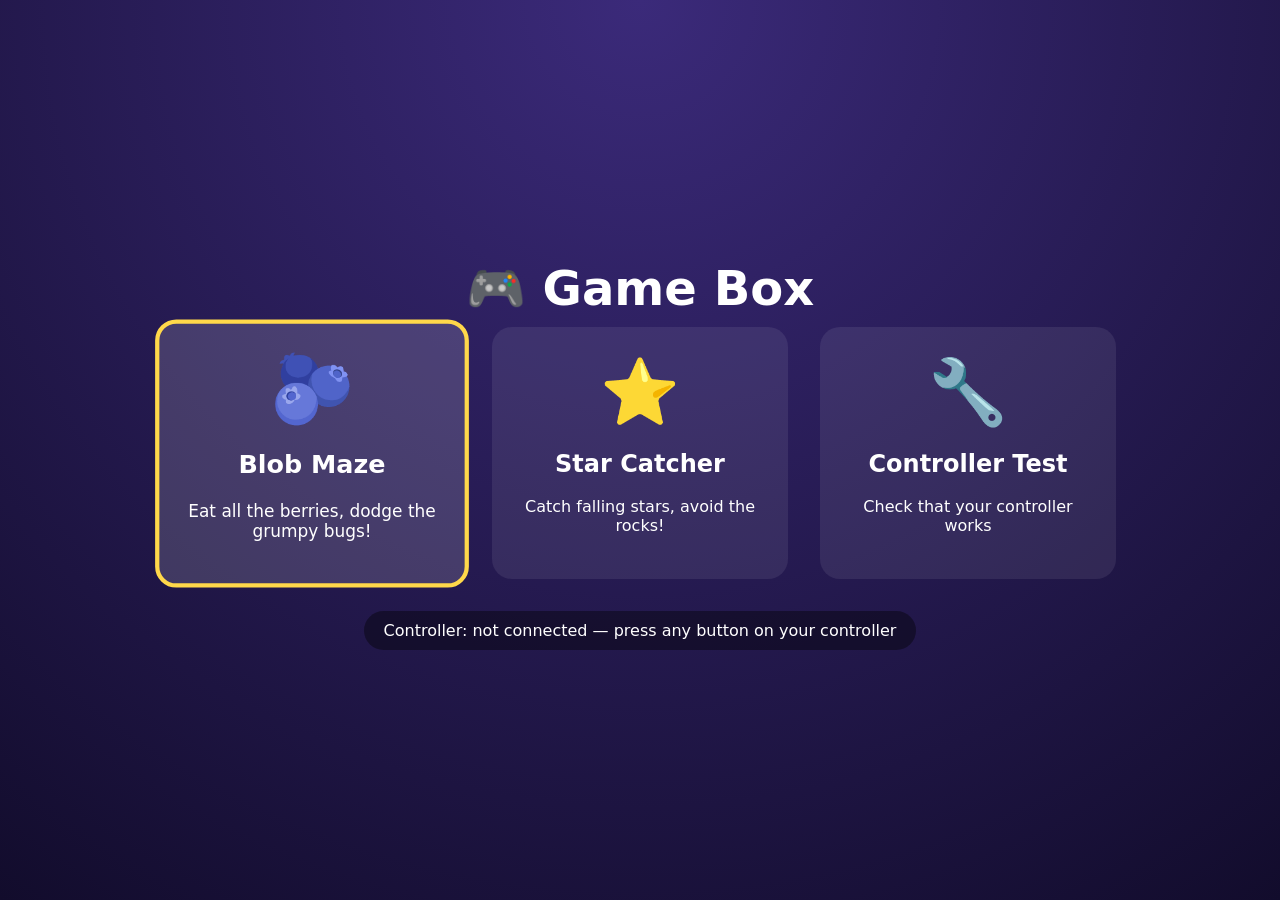
==== index.html @ fb151a26 "Support non-standard Bluetooth gamepad mappings and add controller test page Co-Authored-By: Claude " ====
<!DOCTYPE html>
<html lang="en"><head><meta charset="utf-8"><meta name="viewport" content="width=device-width,initial-scale=1">
<title>Game Box</title>
<style>
 body{margin:0;min-height:100vh;display:flex;flex-direction:column;align-items:center;justify-content:center;
   background:radial-gradient(circle at top,#3b2a7a,#120c2c);color:#fff;font-family:system-ui,sans-serif}
 h1{font-size:3rem;margin:.2em}
 .games{display:flex;gap:2rem;flex-wrap:wrap;justify-content:center}
 a.card{display:block;width:240px;padding:1.5rem;border-radius:20px;background:#ffffff14;color:#fff;
   text-decoration:none;text-align:center;border:4px solid transparent;transition:.15s}
 a.card.sel,a.card:hover{border-color:#ffd84a;transform:scale(1.06);background:#ffffff26}
 .emoji{font-size:4rem}
 #pad{margin-top:2rem;padding:.6rem 1.2rem;border-radius:99px;background:#0006}
</style></head><body>
<h1>🎮 Game Box</h1>
<div class="games">
  <a class="card" href="maze.html"><div class="emoji">🫐</div><h2>Blob Maze</h2><p>Eat all the berries, dodge the grumpy bugs!</p></a>
  <a class="card" href="stars.html"><div class="emoji">⭐</div><h2>Star Catcher</h2><p>Catch falling stars, avoid the rocks!</p></a>
  <a class="card" href="test.html"><div class="emoji">🔧</div><h2>Controller Test</h2><p>Check that your controller works</p></a>
</div>
<div id="pad">Controller: not connected — press any button on your controller</div>
<script src="input.js"></script>
<script>
 const cards=[...document.querySelectorAll('.card')]; let sel=0, lock=false;
 function loop(){ const s=Input.poll();
   document.getElementById('pad').textContent = s.padName ? '✅ Controller: '+s.padName : 'Controller: not connected — press any button on your controller';
   if((s.left||s.right)&&!lock){ sel=(sel+(s.right?1:-1)+cards.length)%cards.length; lock=true; }
   if(!s.left&&!s.right) lock=false;
   cards.forEach((c,i)=>c.classList.toggle('sel',i===sel));
   if(s.aPressed||s.startPressed) location.href=cards[sel].href;
   requestAnimationFrame(loop); }
 loop();
</script></body></html>
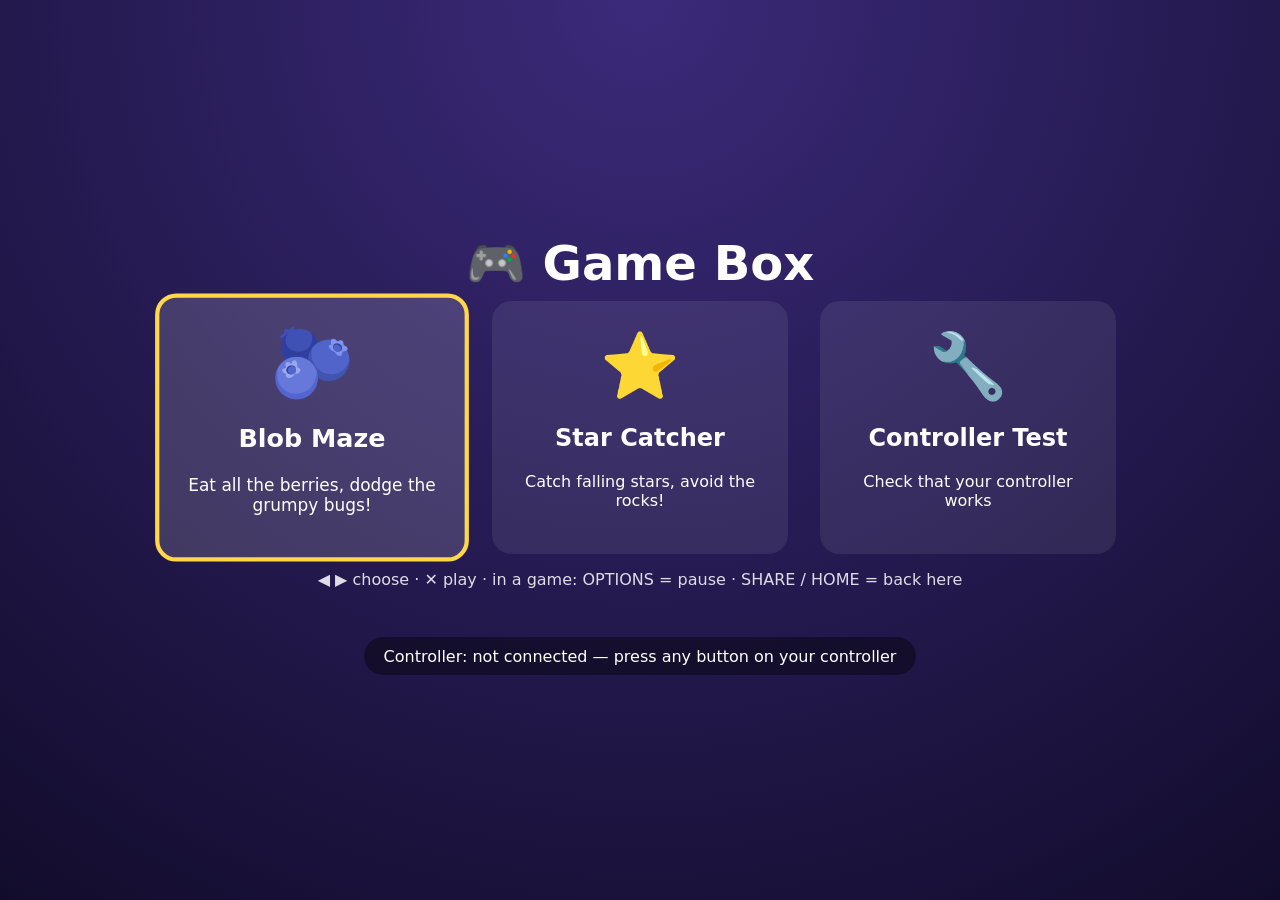
==== commit 93817756: "Add PS-style controller layout, visual controller test, and back-to-menu buttons Co-Authored-By: Cla" ====
--- a/index.html
+++ b/index.html
@@ -18,6 +18,7 @@
   <a class="card" href="stars.html"><div class="emoji">⭐</div><h2>Star Catcher</h2><p>Catch falling stars, avoid the rocks!</p></a>
   <a class="card" href="test.html"><div class="emoji">🔧</div><h2>Controller Test</h2><p>Check that your controller works</p></a>
 </div>
+<p style="opacity:.85">◀ ▶ choose · ✕ play · in a game: OPTIONS = pause · SHARE / HOME = back here</p>
 <div id="pad">Controller: not connected — press any button on your controller</div>
 <script src="input.js"></script>
 <script>
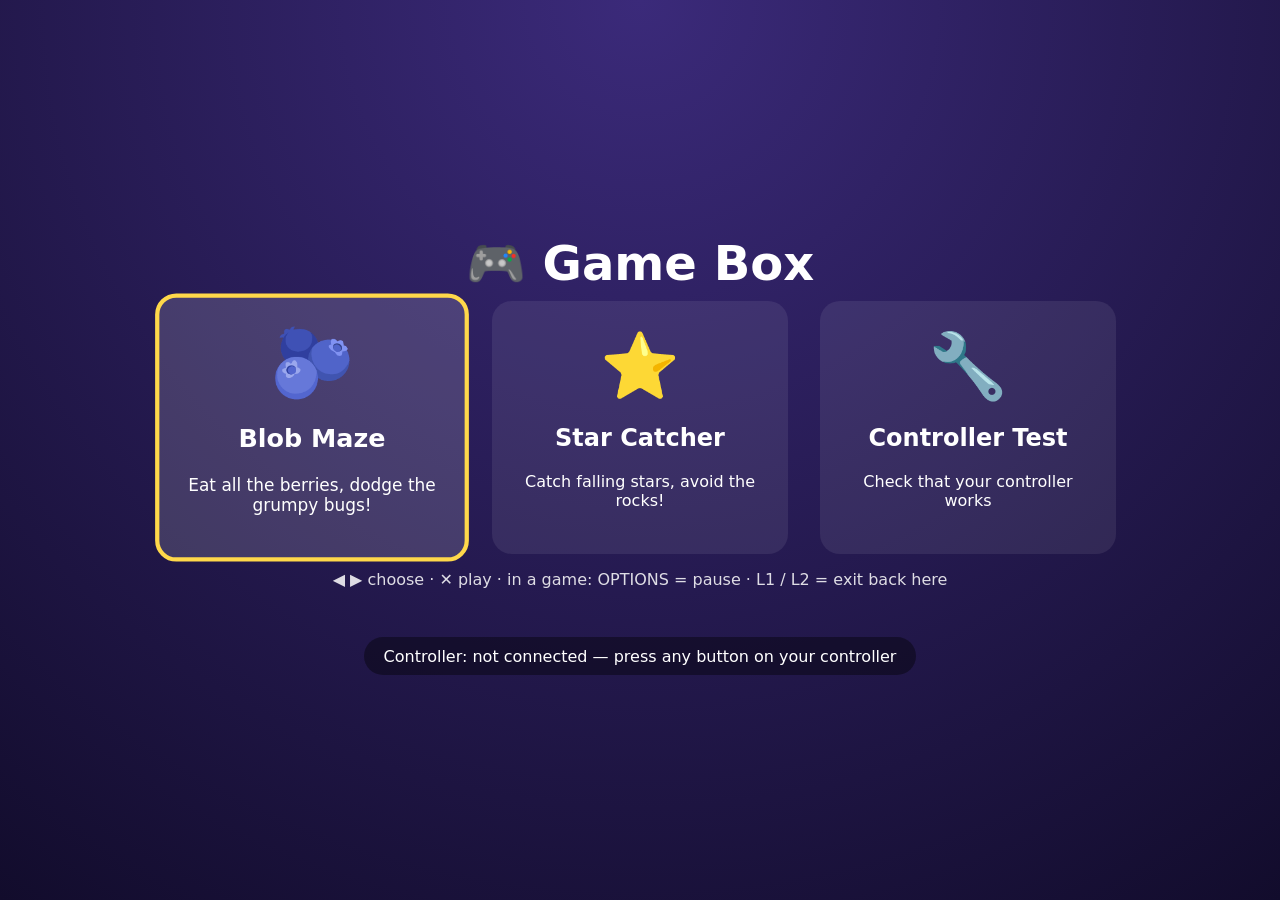
==== commit 00e67fe8: "Make L1 and L2 exit to the menu Co-Authored-By: Claude Opus 5.5 <noreply@anthropic.com> Claude-Sessi" ====
--- a/index.html
+++ b/index.html
@@ -18,7 +18,7 @@
   <a class="card" href="stars.html"><div class="emoji">⭐</div><h2>Star Catcher</h2><p>Catch falling stars, avoid the rocks!</p></a>
   <a class="card" href="test.html"><div class="emoji">🔧</div><h2>Controller Test</h2><p>Check that your controller works</p></a>
 </div>
-<p style="opacity:.85">◀ ▶ choose · ✕ play · in a game: OPTIONS = pause · SHARE / HOME = back here</p>
+<p style="opacity:.85">◀ ▶ choose · ✕ play · in a game: OPTIONS = pause · L1 / L2 = exit back here</p>
 <div id="pad">Controller: not connected — press any button on your controller</div>
 <script src="input.js"></script>
 <script>
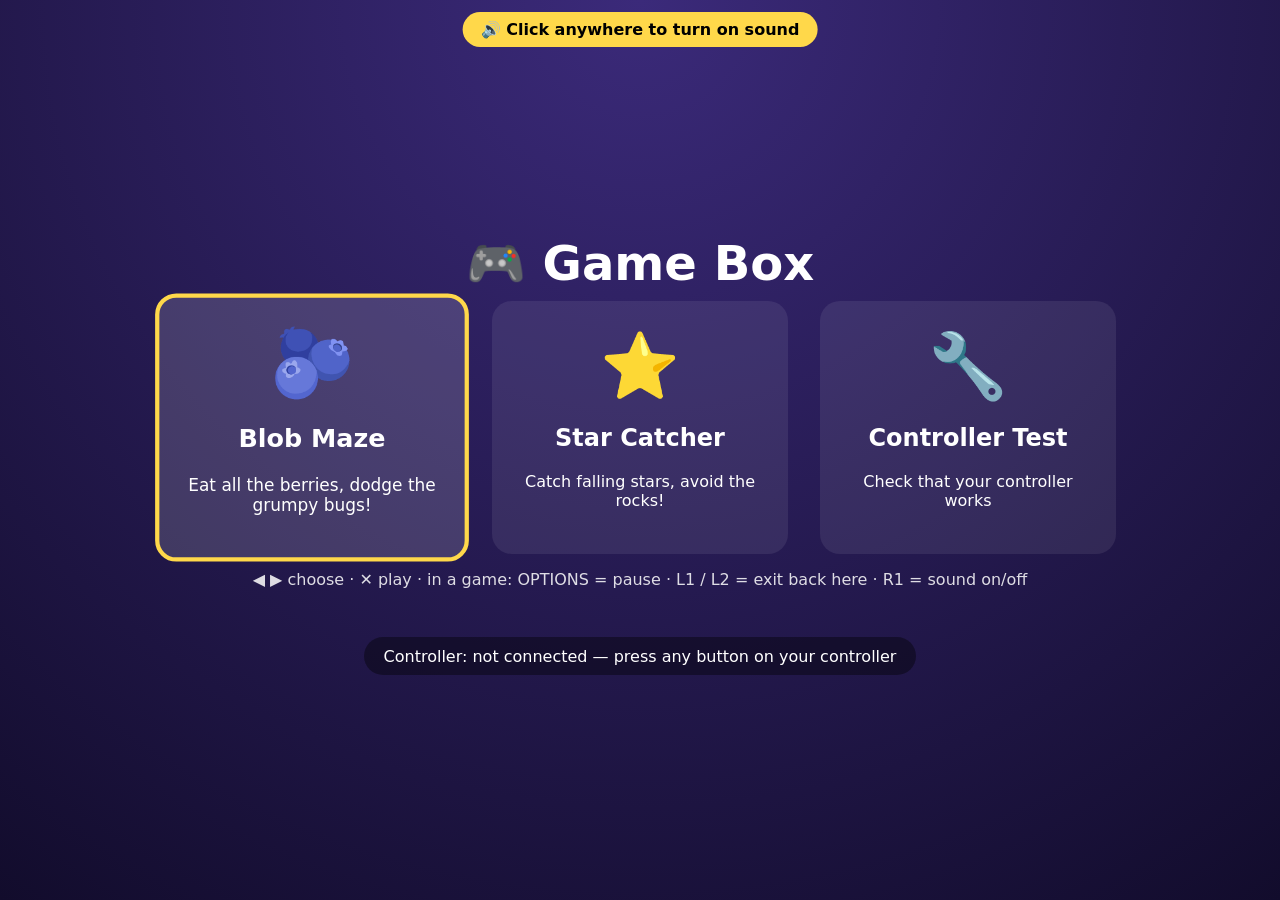
==== commit b4c0c6b1: "Add sound effects and background music to the games Co-Authored-By: Claude Opus 5.5 <noreply@anthrop" ====
--- a/index.html
+++ b/index.html
@@ -18,17 +18,18 @@
   <a class="card" href="stars.html"><div class="emoji">⭐</div><h2>Star Catcher</h2><p>Catch falling stars, avoid the rocks!</p></a>
   <a class="card" href="test.html"><div class="emoji">🔧</div><h2>Controller Test</h2><p>Check that your controller works</p></a>
 </div>
-<p style="opacity:.85">◀ ▶ choose · ✕ play · in a game: OPTIONS = pause · L1 / L2 = exit back here</p>
+<p style="opacity:.85">◀ ▶ choose · ✕ play · in a game: OPTIONS = pause · L1 / L2 = exit back here · R1 = sound on/off</p>
 <div id="pad">Controller: not connected — press any button on your controller</div>
+<script src="sound.js"></script>
 <script src="input.js"></script>
 <script>
  const cards=[...document.querySelectorAll('.card')]; let sel=0, lock=false;
  function loop(){ const s=Input.poll();
    document.getElementById('pad').textContent = s.padName ? '✅ Controller: '+s.padName : 'Controller: not connected — press any button on your controller';
-   if((s.left||s.right)&&!lock){ sel=(sel+(s.right?1:-1)+cards.length)%cards.length; lock=true; }
+   if((s.left||s.right)&&!lock){ sel=(sel+(s.right?1:-1)+cards.length)%cards.length; lock=true; Sfx.move(); }
    if(!s.left&&!s.right) lock=false;
    cards.forEach((c,i)=>c.classList.toggle('sel',i===sel));
-   if(s.aPressed||s.startPressed) location.href=cards[sel].href;
+   if(s.aPressed||s.startPressed){ Sfx.select(); const h=cards[sel].href; setTimeout(()=>location.href=h,180); }
    requestAnimationFrame(loop); }
  loop();
 </script></body></html>
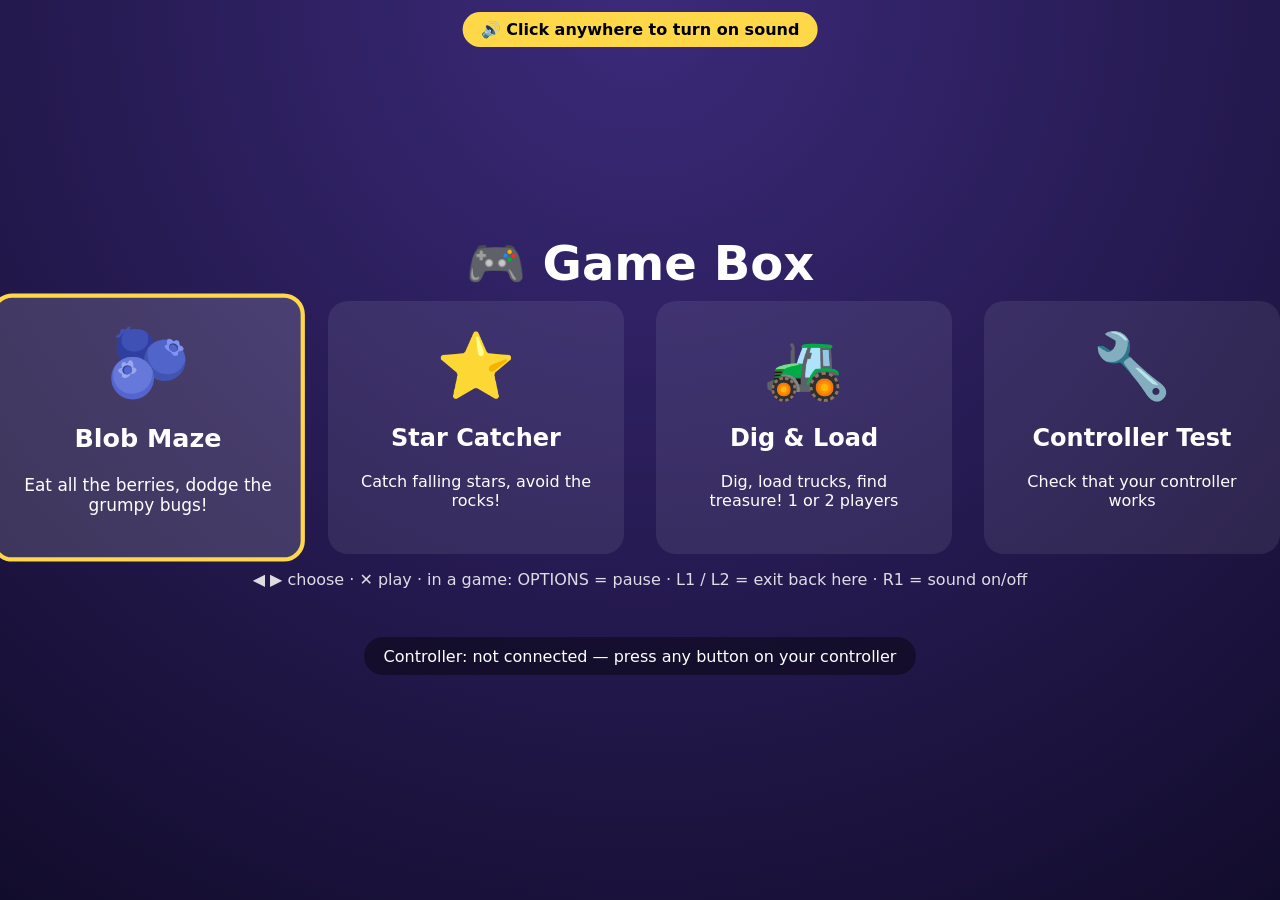
==== commit c6965935: "Add Dig & Load construction game: 4 machines, 8 jobs, free play, garage, 2-player battle Co-Authored" ====
--- a/index.html
+++ b/index.html
@@ -16,6 +16,7 @@
 <div class="games">
   <a class="card" href="maze.html"><div class="emoji">🫐</div><h2>Blob Maze</h2><p>Eat all the berries, dodge the grumpy bugs!</p></a>
   <a class="card" href="stars.html"><div class="emoji">⭐</div><h2>Star Catcher</h2><p>Catch falling stars, avoid the rocks!</p></a>
+  <a class="card" href="dig.html"><div class="emoji">🚜</div><h2>Dig &amp; Load</h2><p>Dig, load trucks, find treasure! 1 or 2 players</p></a>
   <a class="card" href="test.html"><div class="emoji">🔧</div><h2>Controller Test</h2><p>Check that your controller works</p></a>
 </div>
 <p style="opacity:.85">◀ ▶ choose · ✕ play · in a game: OPTIONS = pause · L1 / L2 = exit back here · R1 = sound on/off</p>
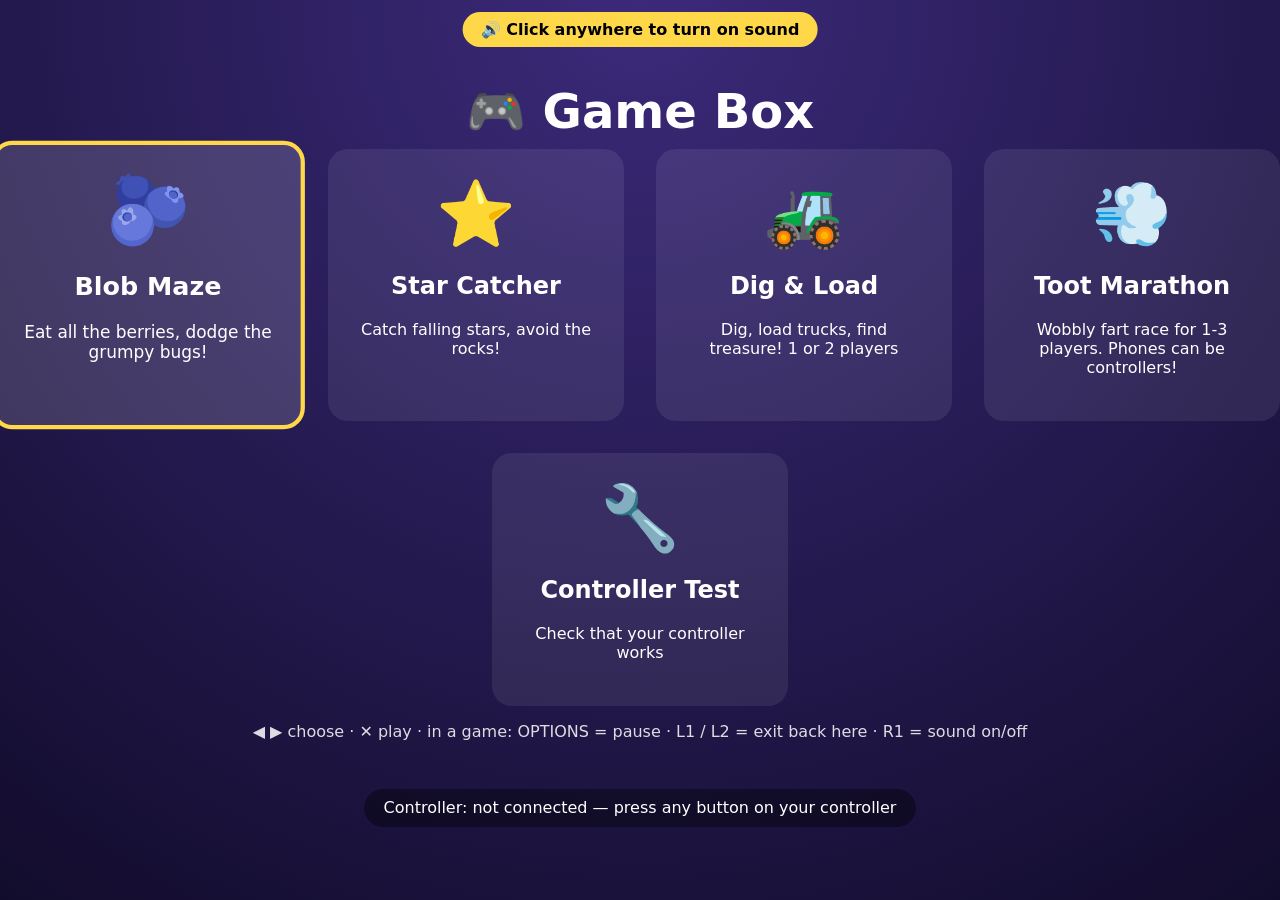
==== commit 6a168ac2: "Add The Great Toot Marathon: wobbly physics race for 1-3 players with phone controllers Co-Authored-" ====
--- a/index.html
+++ b/index.html
@@ -17,6 +17,7 @@
   <a class="card" href="maze.html"><div class="emoji">🫐</div><h2>Blob Maze</h2><p>Eat all the berries, dodge the grumpy bugs!</p></a>
   <a class="card" href="stars.html"><div class="emoji">⭐</div><h2>Star Catcher</h2><p>Catch falling stars, avoid the rocks!</p></a>
   <a class="card" href="dig.html"><div class="emoji">🚜</div><h2>Dig &amp; Load</h2><p>Dig, load trucks, find treasure! 1 or 2 players</p></a>
+  <a class="card" href="race.html"><div class="emoji">💨</div><h2>Toot Marathon</h2><p>Wobbly fart race for 1-3 players. Phones can be controllers!</p></a>
   <a class="card" href="test.html"><div class="emoji">🔧</div><h2>Controller Test</h2><p>Check that your controller works</p></a>
 </div>
 <p style="opacity:.85">◀ ▶ choose · ✕ play · in a game: OPTIONS = pause · L1 / L2 = exit back here · R1 = sound on/off</p>
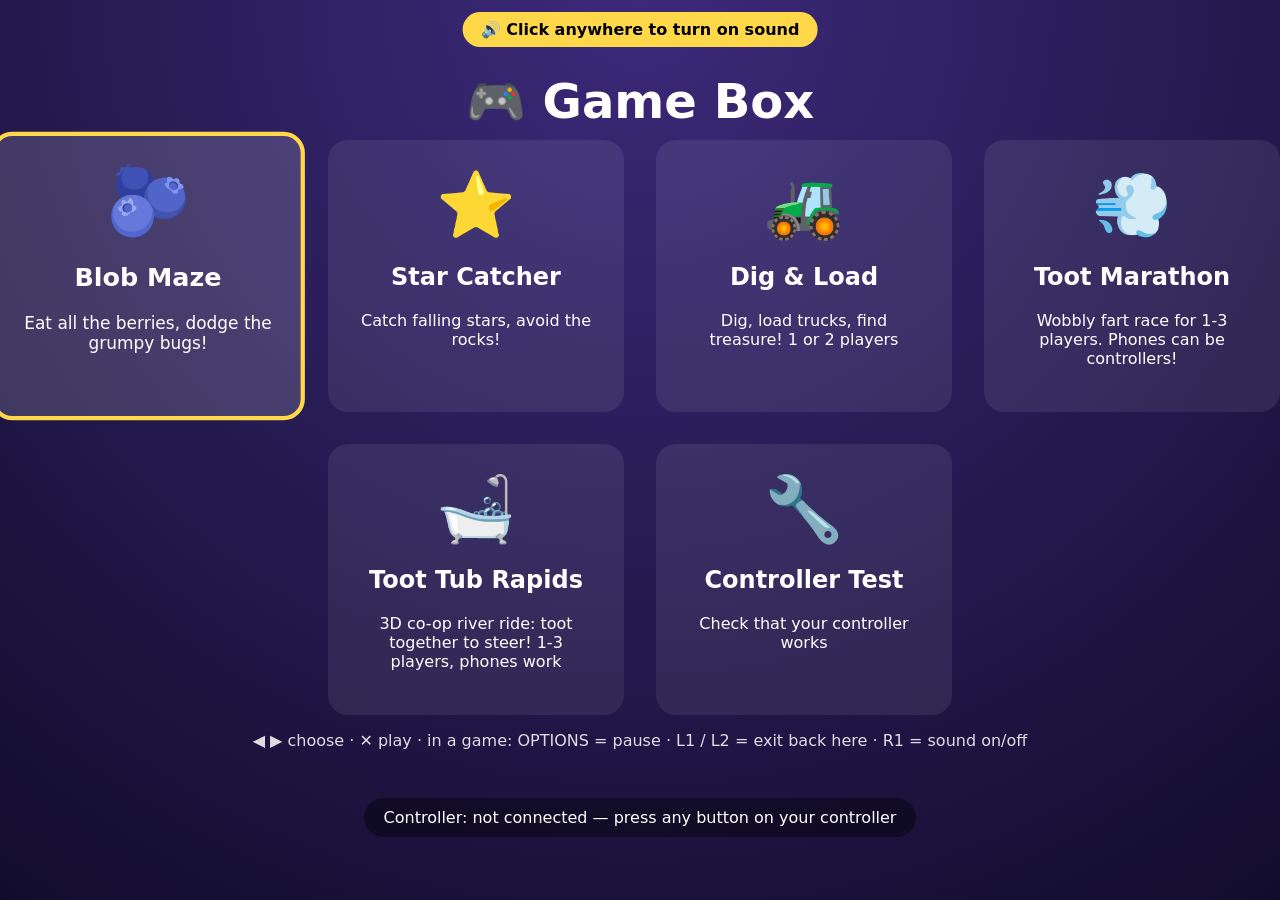
==== commit 2a209030: "Add Toot Tub Rapids: 3D co-op tub river ride for 1-3 players with phone controllers Bundles three.js" ====
--- a/index.html
+++ b/index.html
@@ -18,6 +18,7 @@
   <a class="card" href="stars.html"><div class="emoji">⭐</div><h2>Star Catcher</h2><p>Catch falling stars, avoid the rocks!</p></a>
   <a class="card" href="dig.html"><div class="emoji">🚜</div><h2>Dig &amp; Load</h2><p>Dig, load trucks, find treasure! 1 or 2 players</p></a>
   <a class="card" href="race.html"><div class="emoji">💨</div><h2>Toot Marathon</h2><p>Wobbly fart race for 1-3 players. Phones can be controllers!</p></a>
+  <a class="card" href="tub.html"><div class="emoji">🛁</div><h2>Toot Tub Rapids</h2><p>3D co-op river ride: toot together to steer! 1-3 players, phones work</p></a>
   <a class="card" href="test.html"><div class="emoji">🔧</div><h2>Controller Test</h2><p>Check that your controller works</p></a>
 </div>
 <p style="opacity:.85">◀ ▶ choose · ✕ play · in a game: OPTIONS = pause · L1 / L2 = exit back here · R1 = sound on/off</p>
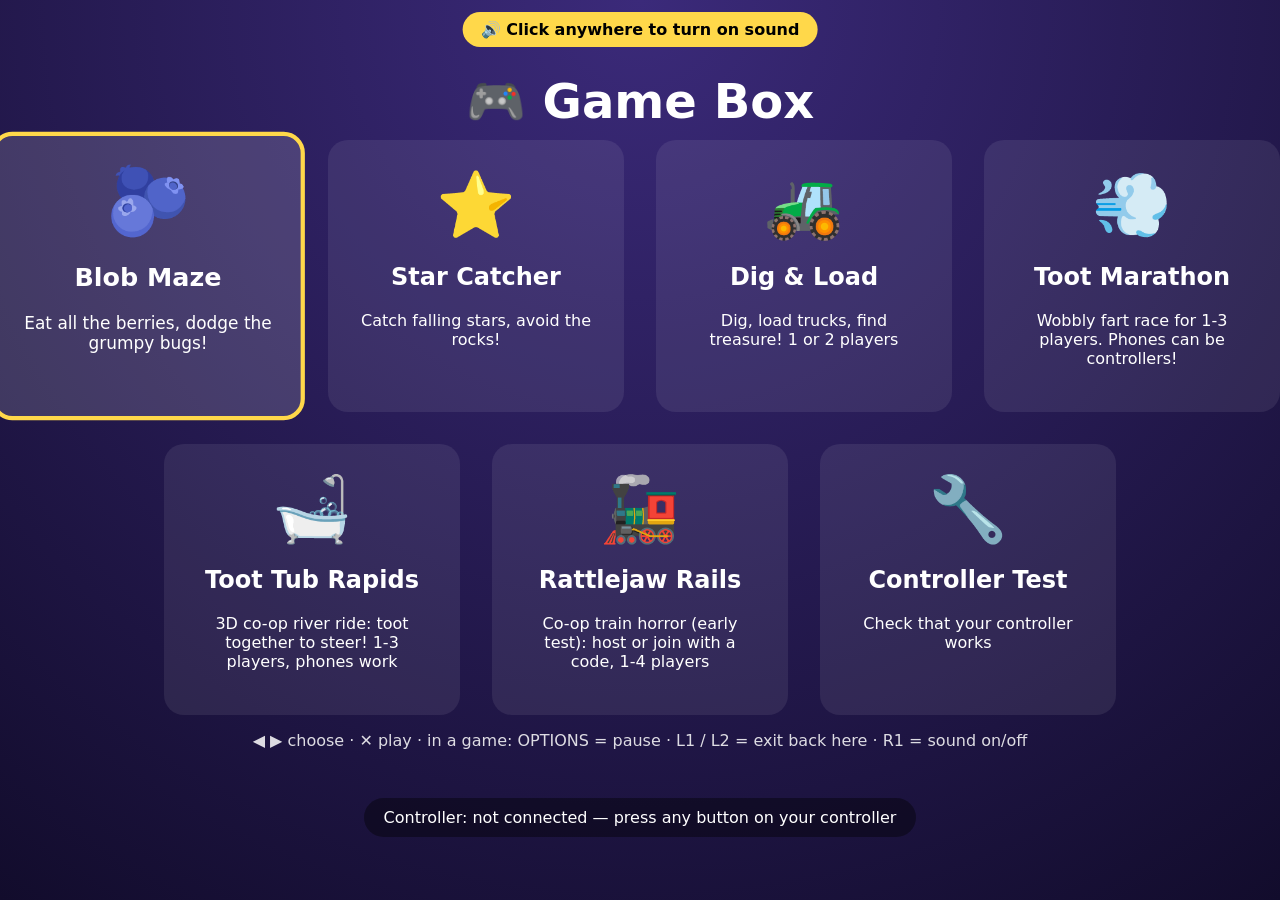
==== commit a0feeab8: "Add Rattlejaw Rails early test: online co-op lobby and first-person walk-in train Host or join with " ====
--- a/index.html
+++ b/index.html
@@ -19,6 +19,7 @@
   <a class="card" href="dig.html"><div class="emoji">🚜</div><h2>Dig &amp; Load</h2><p>Dig, load trucks, find treasure! 1 or 2 players</p></a>
   <a class="card" href="race.html"><div class="emoji">💨</div><h2>Toot Marathon</h2><p>Wobbly fart race for 1-3 players. Phones can be controllers!</p></a>
   <a class="card" href="tub.html"><div class="emoji">🛁</div><h2>Toot Tub Rapids</h2><p>3D co-op river ride: toot together to steer! 1-3 players, phones work</p></a>
+  <a class="card" href="rails.html"><div class="emoji">🚂</div><h2>Rattlejaw Rails</h2><p>Co-op train horror (early test): host or join with a code, 1-4 players</p></a>
   <a class="card" href="test.html"><div class="emoji">🔧</div><h2>Controller Test</h2><p>Check that your controller works</p></a>
 </div>
 <p style="opacity:.85">◀ ▶ choose · ✕ play · in a game: OPTIONS = pause · L1 / L2 = exit back here · R1 = sound on/off</p>
